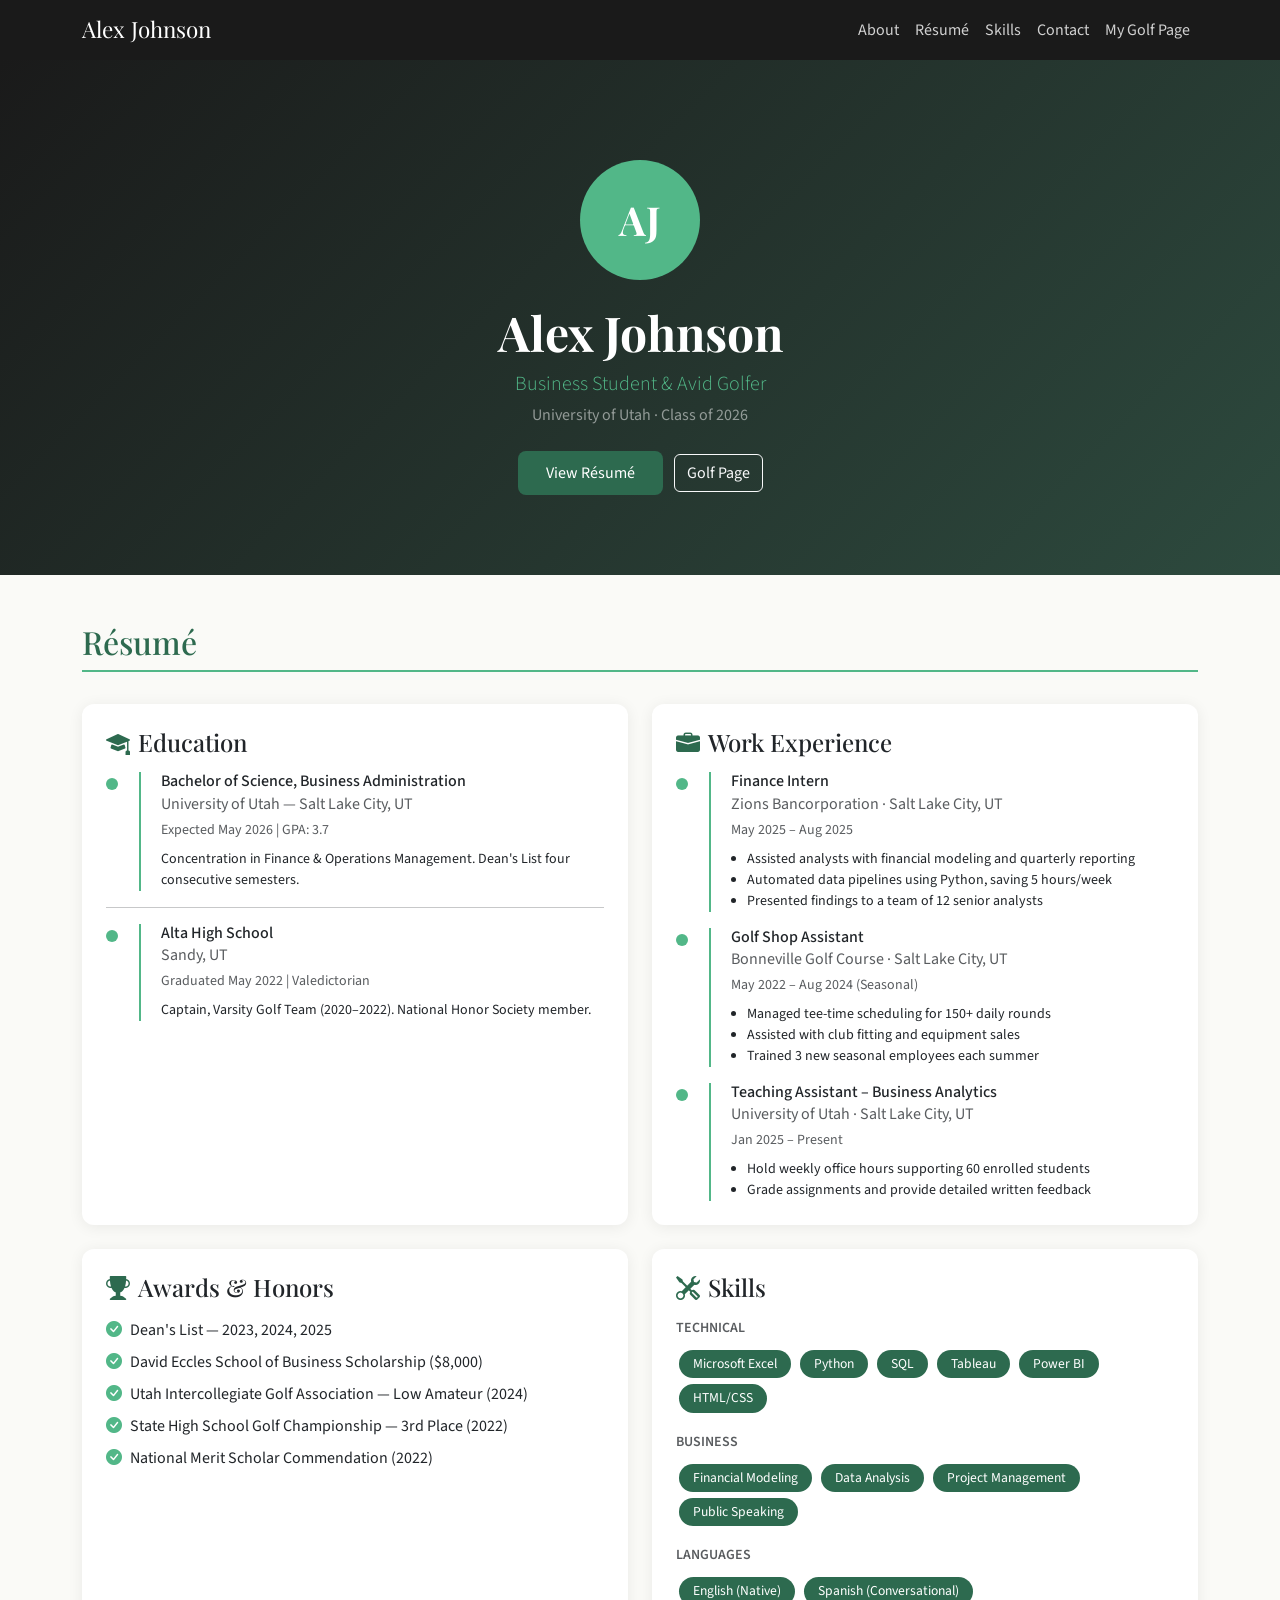
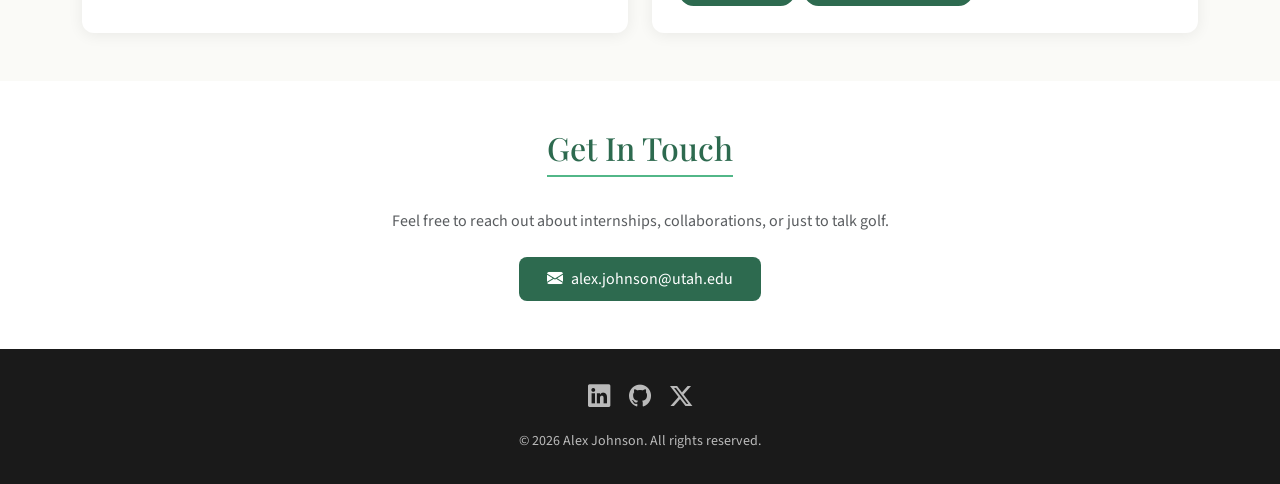
==== index.html @ 060a2779 "Add files via upload" ====
<!DOCTYPE html>
<html lang="en">
<head>
  <meta charset="UTF-8" />
  <meta name="viewport" content="width=device-width, initial-scale=1.0"/>
  <title>Alex Johnson | Portfolio</title>
  <link href="https://cdn.jsdelivr.net/npm/bootstrap@5.3.2/dist/css/bootstrap.min.css" rel="stylesheet"/>
  <link href="https://fonts.googleapis.com/css2?family=Playfair+Display:wght@400;700&family=Source+Sans+3:wght@300;400;600&display=swap" rel="stylesheet"/>
  <link rel="stylesheet" href="https://cdn.jsdelivr.net/npm/bootstrap-icons@1.11.3/font/bootstrap-icons.min.css"/>
  <style>
    :root {
      --green: #2d6a4f;
      --green-light: #52b788;
      --cream: #fafaf7;
      --dark: #1a1a1a;
    }
    body { font-family: 'Source Sans 3', sans-serif; background: var(--cream); color: var(--dark); }
    h1,h2,h3,h4 { font-family: 'Playfair Display', serif; }
    .navbar { background: var(--dark) !important; }
    .navbar-brand { font-family: 'Playfair Display', serif; font-size: 1.4rem; color: #fff !important; }
    .nav-link { color: rgba(255,255,255,0.8) !important; }
    .nav-link:hover { color: var(--green-light) !important; }
    .hero {
      background: linear-gradient(135deg, var(--dark) 0%, #2d4a3e 100%);
      color: white;
      padding: 100px 0 80px;
    }
    .hero-initials {
      width: 120px; height: 120px; border-radius: 50%;
      background: var(--green-light);
      display: flex; align-items: center; justify-content: center;
      font-family: 'Playfair Display', serif;
      font-size: 2.5rem; color: white; font-weight: 700;
      margin: 0 auto 1.5rem;
    }
    .section-title {
      color: var(--green);
      border-bottom: 2px solid var(--green-light);
      padding-bottom: 0.5rem;
      margin-bottom: 2rem;
    }
    .card { border: none; box-shadow: 0 2px 15px rgba(0,0,0,0.07); border-radius: 12px; }
    .skill-badge {
      background: var(--green);
      color: white;
      border-radius: 20px;
      padding: 4px 14px;
      font-size: 0.85rem;
      display: inline-block;
      margin: 3px;
    }
    .timeline-dot {
      width: 12px; height: 12px; border-radius: 50%;
      background: var(--green-light);
      margin-top: 6px; flex-shrink: 0;
    }
    .timeline-line {
      border-left: 2px solid var(--green-light);
      margin-left: 5px;
      padding-left: 20px;
      flex: 1;
    }
    footer { background: var(--dark); color: rgba(255,255,255,0.7); padding: 2rem 0; }
    .social-icon { color: rgba(255,255,255,0.7); font-size: 1.4rem; margin: 0 8px; transition: color 0.2s; }
    .social-icon:hover { color: var(--green-light); }
    .btn-green { background: var(--green); color: white; border: none; border-radius: 8px; padding: 10px 28px; }
    .btn-green:hover { background: var(--green-light); color: white; }
  </style>
</head>
<body>

<nav class="navbar navbar-expand-lg navbar-dark sticky-top">
  <div class="container">
    <a class="navbar-brand" href="#">Alex Johnson</a>
    <button class="navbar-toggler" type="button" data-bs-toggle="collapse" data-bs-target="#navMenu">
      <span class="navbar-toggler-icon"></span>
    </button>
    <div class="collapse navbar-collapse" id="navMenu">
      <ul class="navbar-nav ms-auto">
        <li class="nav-item"><a class="nav-link" href="#about">About</a></li>
        <li class="nav-item"><a class="nav-link" href="#resume">Résumé</a></li>
        <li class="nav-item"><a class="nav-link" href="#skills">Skills</a></li>
        <li class="nav-item"><a class="nav-link" href="#contact">Contact</a></li>
        <li class="nav-item"><a class="nav-link" href="scratch.html" target="_blank">My Golf Page</a></li>
      </ul>
    </div>
  </div>
</nav>

<!-- Hero -->
<section class="hero text-center" id="about">
  <div class="container">
    <div class="hero-initials">AJ</div>
    <h1 class="display-5 fw-bold">Alex Johnson</h1>
    <p class="lead mb-1" style="color: var(--green-light);">Business Student &amp; Avid Golfer</p>
    <p class="text-white-50 mb-4">University of Utah · Class of 2026</p>
    <a href="#resume" class="btn btn-green me-2">View Résumé</a>
    <a href="scratch.html" class="btn btn-outline-light">Golf Page</a>
  </div>
</section>

<!-- Resume -->
<section class="py-5" id="resume">
  <div class="container">
    <h2 class="section-title">Résumé</h2>
    <div class="row g-4">

      <!-- Education -->
      <div class="col-lg-6">
        <div class="card p-4 h-100">
          <h4 class="mb-3"><i class="bi bi-mortarboard-fill me-2" style="color:var(--green)"></i>Education</h4>
          <div class="d-flex gap-3">
            <div>
              <div class="timeline-dot"></div>
            </div>
            <div class="timeline-line">
              <h6 class="mb-0">Bachelor of Science, Business Administration</h6>
              <p class="text-muted mb-1">University of Utah &mdash; Salt Lake City, UT</p>
              <p class="text-muted small mb-2">Expected May 2026 | GPA: 3.7</p>
              <p class="mb-0 small">Concentration in Finance &amp; Operations Management. Dean's List four consecutive semesters.</p>
            </div>
          </div>
          <hr/>
          <div class="d-flex gap-3">
            <div>
              <div class="timeline-dot"></div>
            </div>
            <div class="timeline-line">
              <h6 class="mb-0">Alta High School</h6>
              <p class="text-muted mb-1">Sandy, UT</p>
              <p class="text-muted small mb-2">Graduated May 2022 | Valedictorian</p>
              <p class="mb-0 small">Captain, Varsity Golf Team (2020–2022). National Honor Society member.</p>
            </div>
          </div>
        </div>
      </div>

      <!-- Work Experience -->
      <div class="col-lg-6">
        <div class="card p-4 h-100">
          <h4 class="mb-3"><i class="bi bi-briefcase-fill me-2" style="color:var(--green)"></i>Work Experience</h4>
          <div class="d-flex gap-3 mb-3">
            <div><div class="timeline-dot"></div></div>
            <div class="timeline-line">
              <h6 class="mb-0">Finance Intern</h6>
              <p class="text-muted mb-1">Zions Bancorporation · Salt Lake City, UT</p>
              <p class="text-muted small mb-2">May 2025 – Aug 2025</p>
              <ul class="small ps-3 mb-0">
                <li>Assisted analysts with financial modeling and quarterly reporting</li>
                <li>Automated data pipelines using Python, saving 5 hours/week</li>
                <li>Presented findings to a team of 12 senior analysts</li>
              </ul>
            </div>
          </div>
          <div class="d-flex gap-3 mb-3">
            <div><div class="timeline-dot"></div></div>
            <div class="timeline-line">
              <h6 class="mb-0">Golf Shop Assistant</h6>
              <p class="text-muted mb-1">Bonneville Golf Course · Salt Lake City, UT</p>
              <p class="text-muted small mb-2">May 2022 – Aug 2024 (Seasonal)</p>
              <ul class="small ps-3 mb-0">
                <li>Managed tee-time scheduling for 150+ daily rounds</li>
                <li>Assisted with club fitting and equipment sales</li>
                <li>Trained 3 new seasonal employees each summer</li>
              </ul>
            </div>
          </div>
          <div class="d-flex gap-3">
            <div><div class="timeline-dot"></div></div>
            <div class="timeline-line">
              <h6 class="mb-0">Teaching Assistant – Business Analytics</h6>
              <p class="text-muted mb-1">University of Utah · Salt Lake City, UT</p>
              <p class="text-muted small mb-2">Jan 2025 – Present</p>
              <ul class="small ps-3 mb-0">
                <li>Hold weekly office hours supporting 60 enrolled students</li>
                <li>Grade assignments and provide detailed written feedback</li>
              </ul>
            </div>
          </div>
        </div>
      </div>

      <!-- Awards & Honors -->
      <div class="col-lg-6">
        <div class="card p-4 h-100">
          <h4 class="mb-3"><i class="bi bi-trophy-fill me-2" style="color:var(--green)"></i>Awards &amp; Honors</h4>
          <ul class="list-unstyled">
            <li class="mb-2"><i class="bi bi-check-circle-fill me-2" style="color:var(--green-light)"></i>Dean's List — 2023, 2024, 2025</li>
            <li class="mb-2"><i class="bi bi-check-circle-fill me-2" style="color:var(--green-light)"></i>David Eccles School of Business Scholarship ($8,000)</li>
            <li class="mb-2"><i class="bi bi-check-circle-fill me-2" style="color:var(--green-light)"></i>Utah Intercollegiate Golf Association — Low Amateur (2024)</li>
            <li class="mb-2"><i class="bi bi-check-circle-fill me-2" style="color:var(--green-light)"></i>State High School Golf Championship — 3rd Place (2022)</li>
            <li class="mb-2"><i class="bi bi-check-circle-fill me-2" style="color:var(--green-light)"></i>National Merit Scholar Commendation (2022)</li>
          </ul>
        </div>
      </div>

      <!-- Skills -->
      <div class="col-lg-6" id="skills">
        <div class="card p-4 h-100">
          <h4 class="mb-3"><i class="bi bi-tools me-2" style="color:var(--green)"></i>Skills</h4>
          <p class="text-muted small mb-2 fw-semibold text-uppercase">Technical</p>
          <div class="mb-3">
            <span class="skill-badge">Microsoft Excel</span>
            <span class="skill-badge">Python</span>
            <span class="skill-badge">SQL</span>
            <span class="skill-badge">Tableau</span>
            <span class="skill-badge">Power BI</span>
            <span class="skill-badge">HTML/CSS</span>
          </div>
          <p class="text-muted small mb-2 fw-semibold text-uppercase">Business</p>
          <div class="mb-3">
            <span class="skill-badge">Financial Modeling</span>
            <span class="skill-badge">Data Analysis</span>
            <span class="skill-badge">Project Management</span>
            <span class="skill-badge">Public Speaking</span>
          </div>
          <p class="text-muted small mb-2 fw-semibold text-uppercase">Languages</p>
          <div>
            <span class="skill-badge">English (Native)</span>
            <span class="skill-badge">Spanish (Conversational)</span>
          </div>
        </div>
      </div>

    </div>
  </div>
</section>

<!-- Contact -->
<section class="py-5 bg-white" id="contact">
  <div class="container text-center">
    <h2 class="section-title d-inline-block">Get In Touch</h2>
    <p class="text-muted mb-4">Feel free to reach out about internships, collaborations, or just to talk golf.</p>
    <a href="mailto:alex.johnson@utah.edu" class="btn btn-green">
      <i class="bi bi-envelope-fill me-2"></i>alex.johnson@utah.edu
    </a>
  </div>
</section>

<footer class="text-center" id="footer">
  <div class="container">
    <div class="mb-3">
      <a href="https://linkedin.com" class="social-icon"><i class="bi bi-linkedin"></i></a>
      <a href="https://github.com" class="social-icon"><i class="bi bi-github"></i></a>
      <a href="https://twitter.com" class="social-icon"><i class="bi bi-twitter-x"></i></a>
    </div>
    <p class="mb-0 small">&copy; 2026 Alex Johnson. All rights reserved.</p>
  </div>
</footer>

<script src="https://cdn.jsdelivr.net/npm/bootstrap@5.3.2/dist/js/bootstrap.bundle.min.js"></script>
</body>
</html>
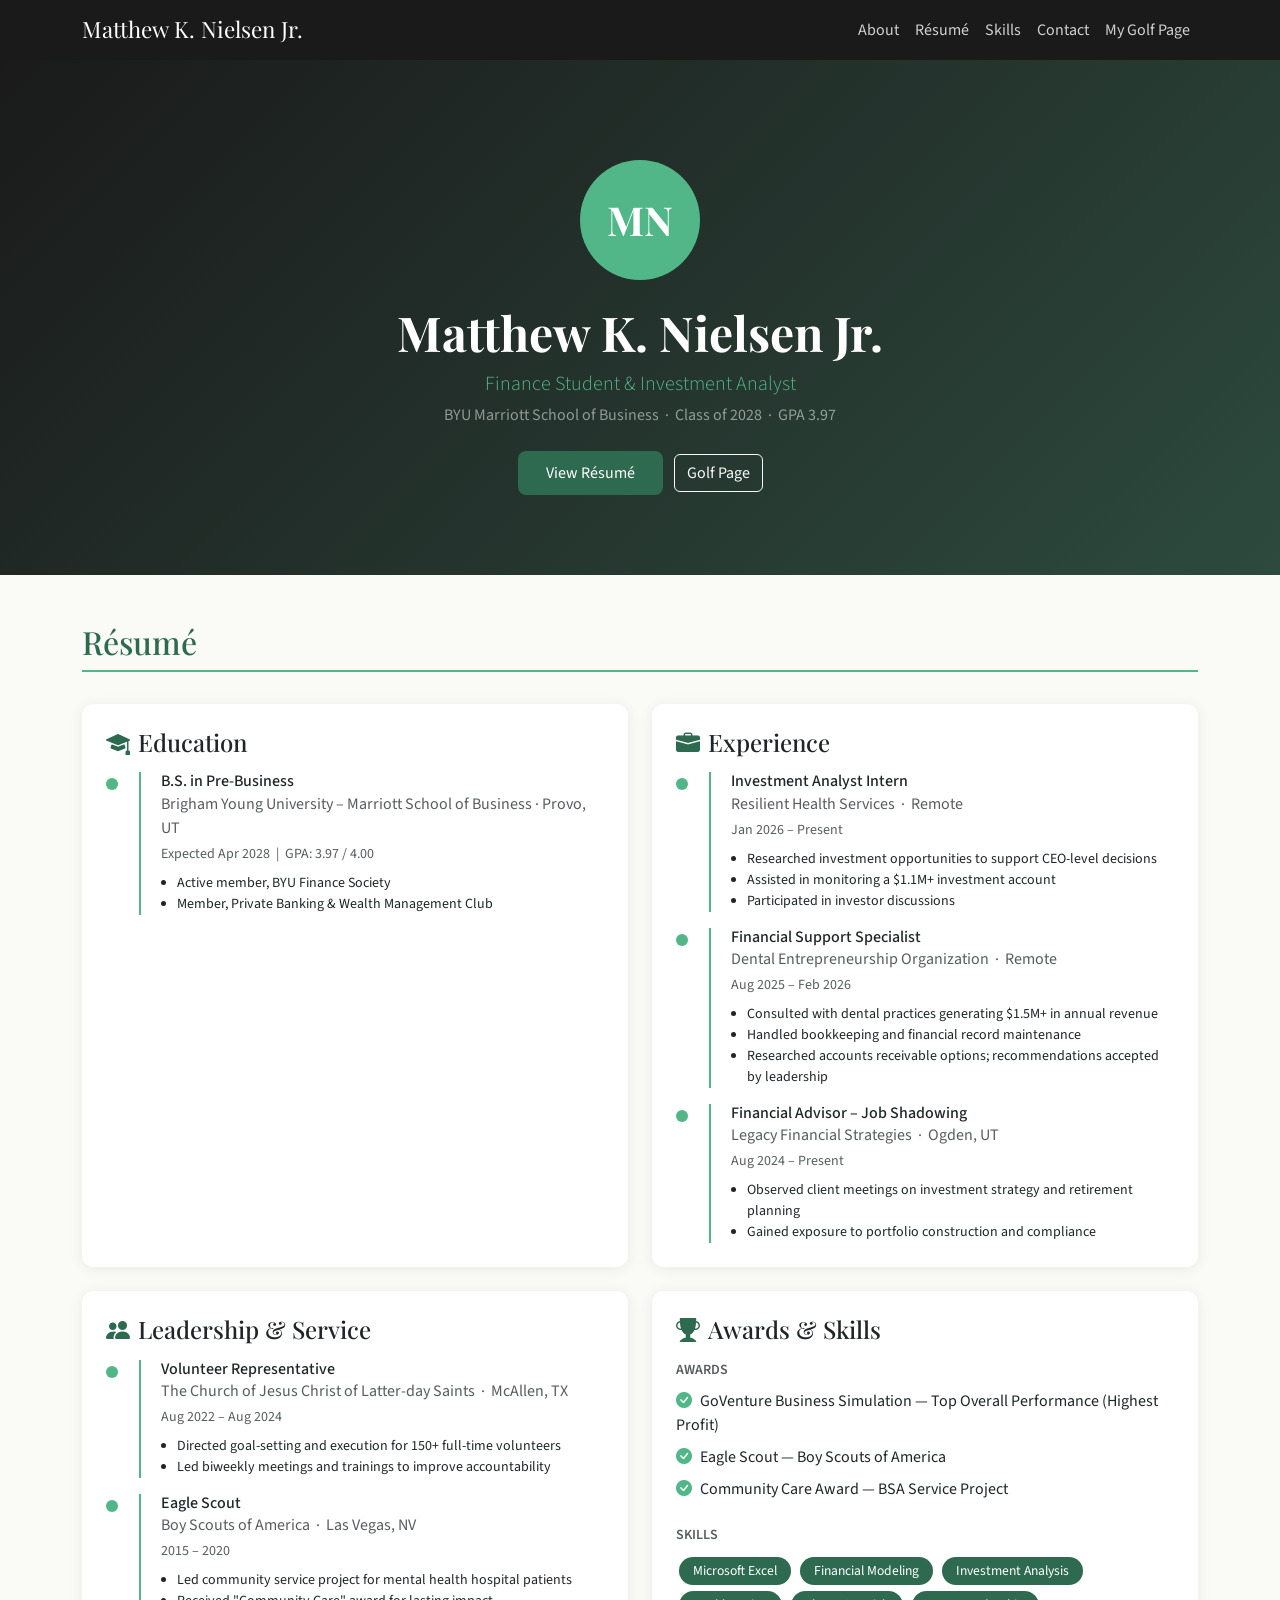
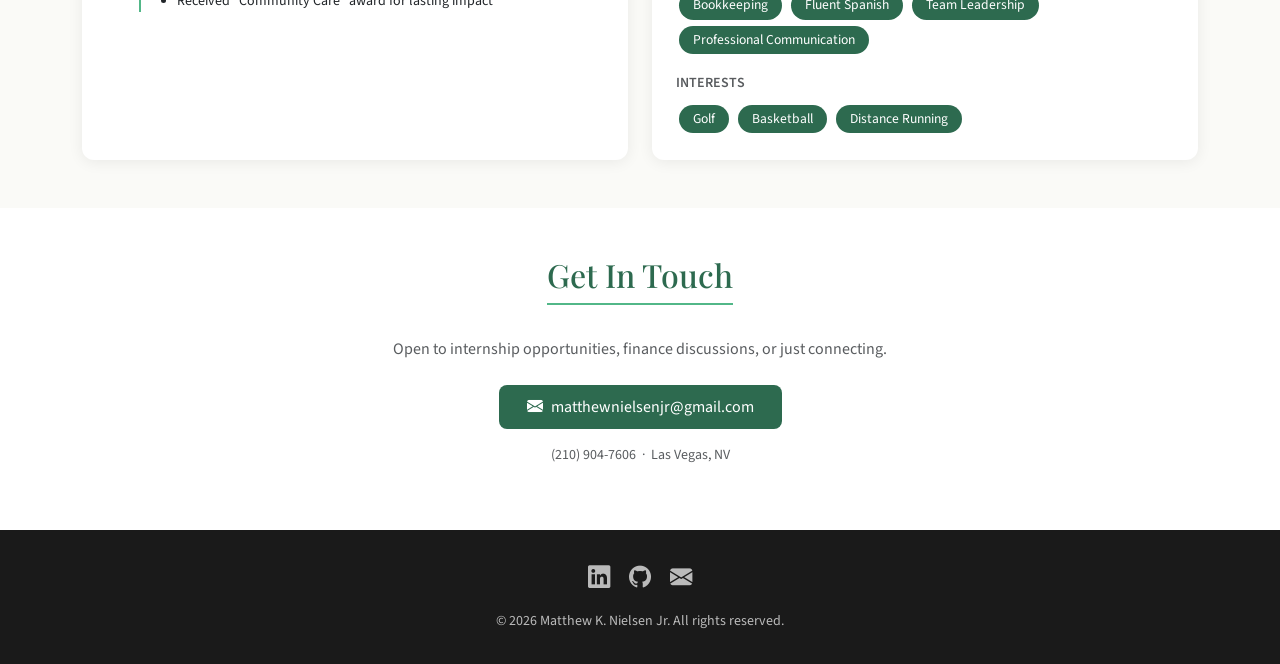
==== commit 0d274386: "Rename index (1).html to index.html" ====
--- a/index.html
+++ b/index.html
@@ -3,7 +3,7 @@
 <head>
   <meta charset="UTF-8" />
   <meta name="viewport" content="width=device-width, initial-scale=1.0"/>
-  <title>Alex Johnson | Portfolio</title>
+  <title>Matthew K. Nielsen Jr. | Portfolio</title>
   <link href="https://cdn.jsdelivr.net/npm/bootstrap@5.3.2/dist/css/bootstrap.min.css" rel="stylesheet"/>
   <link href="https://fonts.googleapis.com/css2?family=Playfair+Display:wght@400;700&family=Source+Sans+3:wght@300;400;600&display=swap" rel="stylesheet"/>
   <link rel="stylesheet" href="https://cdn.jsdelivr.net/npm/bootstrap-icons@1.11.3/font/bootstrap-icons.min.css"/>
@@ -71,7 +71,7 @@
 
 <nav class="navbar navbar-expand-lg navbar-dark sticky-top">
   <div class="container">
-    <a class="navbar-brand" href="#">Alex Johnson</a>
+    <a class="navbar-brand" href="#">Matthew K. Nielsen Jr.</a>
     <button class="navbar-toggler" type="button" data-bs-toggle="collapse" data-bs-target="#navMenu">
       <span class="navbar-toggler-icon"></span>
     </button>
@@ -81,7 +81,7 @@
         <li class="nav-item"><a class="nav-link" href="#resume">Résumé</a></li>
         <li class="nav-item"><a class="nav-link" href="#skills">Skills</a></li>
         <li class="nav-item"><a class="nav-link" href="#contact">Contact</a></li>
-        <li class="nav-item"><a class="nav-link" href="scratch.html" target="_blank">My Golf Page</a></li>
+        <li class="nav-item"><a class="nav-link" href="scratch.html">My Golf Page</a></li>
       </ul>
     </div>
   </div>
@@ -90,10 +90,10 @@
 <!-- Hero -->
 <section class="hero text-center" id="about">
   <div class="container">
-    <div class="hero-initials">AJ</div>
-    <h1 class="display-5 fw-bold">Alex Johnson</h1>
-    <p class="lead mb-1" style="color: var(--green-light);">Business Student &amp; Avid Golfer</p>
-    <p class="text-white-50 mb-4">University of Utah · Class of 2026</p>
+    <div class="hero-initials">MN</div>
+    <h1 class="display-5 fw-bold">Matthew K. Nielsen Jr.</h1>
+    <p class="lead mb-1" style="color: var(--green-light);">Finance Student &amp; Investment Analyst</p>
+    <p class="text-white-50 mb-4">BYU Marriott School of Business &nbsp;·&nbsp; Class of 2028 &nbsp;·&nbsp; GPA 3.97</p>
     <a href="#resume" class="btn btn-green me-2">View Résumé</a>
     <a href="scratch.html" class="btn btn-outline-light">Golf Page</a>
   </div>
@@ -110,114 +110,129 @@
         <div class="card p-4 h-100">
           <h4 class="mb-3"><i class="bi bi-mortarboard-fill me-2" style="color:var(--green)"></i>Education</h4>
           <div class="d-flex gap-3">
-            <div>
-              <div class="timeline-dot"></div>
-            </div>
-            <div class="timeline-line">
-              <h6 class="mb-0">Bachelor of Science, Business Administration</h6>
-              <p class="text-muted mb-1">University of Utah &mdash; Salt Lake City, UT</p>
-              <p class="text-muted small mb-2">Expected May 2026 | GPA: 3.7</p>
-              <p class="mb-0 small">Concentration in Finance &amp; Operations Management. Dean's List four consecutive semesters.</p>
-            </div>
-          </div>
-          <hr/>
+            <div><div class="timeline-dot"></div></div>
+            <div class="timeline-line">
+              <h6 class="mb-0">B.S. in Pre-Business</h6>
+              <p class="text-muted mb-1">Brigham Young University – Marriott School of Business · Provo, UT</p>
+              <p class="text-muted small mb-2">Expected Apr 2028 &nbsp;|&nbsp; GPA: 3.97 / 4.00</p>
+              <ul class="small ps-3 mb-0">
+                <li>Active member, BYU Finance Society</li>
+                <li>Member, Private Banking &amp; Wealth Management Club</li>
+              </ul>
+            </div>
+          </div>
+        </div>
+      </div>
+
+      <!-- Experience -->
+      <div class="col-lg-6">
+        <div class="card p-4 h-100">
+          <h4 class="mb-3"><i class="bi bi-briefcase-fill me-2" style="color:var(--green)"></i>Experience</h4>
+
+          <div class="d-flex gap-3 mb-3">
+            <div><div class="timeline-dot"></div></div>
+            <div class="timeline-line">
+              <h6 class="mb-0">Investment Analyst Intern</h6>
+              <p class="text-muted mb-1">Resilient Health Services &nbsp;·&nbsp; Remote</p>
+              <p class="text-muted small mb-2">Jan 2026 – Present</p>
+              <ul class="small ps-3 mb-0">
+                <li>Researched investment opportunities to support CEO-level decisions</li>
+                <li>Assisted in monitoring a $1.1M+ investment account</li>
+                <li>Participated in investor discussions</li>
+              </ul>
+            </div>
+          </div>
+
+          <div class="d-flex gap-3 mb-3">
+            <div><div class="timeline-dot"></div></div>
+            <div class="timeline-line">
+              <h6 class="mb-0">Financial Support Specialist</h6>
+              <p class="text-muted mb-1">Dental Entrepreneurship Organization &nbsp;·&nbsp; Remote</p>
+              <p class="text-muted small mb-2">Aug 2025 – Feb 2026</p>
+              <ul class="small ps-3 mb-0">
+                <li>Consulted with dental practices generating $1.5M+ in annual revenue</li>
+                <li>Handled bookkeeping and financial record maintenance</li>
+                <li>Researched accounts receivable options; recommendations accepted by leadership</li>
+              </ul>
+            </div>
+          </div>
+
           <div class="d-flex gap-3">
-            <div>
-              <div class="timeline-dot"></div>
-            </div>
-            <div class="timeline-line">
-              <h6 class="mb-0">Alta High School</h6>
-              <p class="text-muted mb-1">Sandy, UT</p>
-              <p class="text-muted small mb-2">Graduated May 2022 | Valedictorian</p>
-              <p class="mb-0 small">Captain, Varsity Golf Team (2020–2022). National Honor Society member.</p>
-            </div>
-          </div>
-        </div>
-      </div>
-
-      <!-- Work Experience -->
+            <div><div class="timeline-dot"></div></div>
+            <div class="timeline-line">
+              <h6 class="mb-0">Financial Advisor – Job Shadowing</h6>
+              <p class="text-muted mb-1">Legacy Financial Strategies &nbsp;·&nbsp; Ogden, UT</p>
+              <p class="text-muted small mb-2">Aug 2024 – Present</p>
+              <ul class="small ps-3 mb-0">
+                <li>Observed client meetings on investment strategy and retirement planning</li>
+                <li>Gained exposure to portfolio construction and compliance</li>
+              </ul>
+            </div>
+          </div>
+        </div>
+      </div>
+
+      <!-- Leadership & Service -->
       <div class="col-lg-6">
         <div class="card p-4 h-100">
-          <h4 class="mb-3"><i class="bi bi-briefcase-fill me-2" style="color:var(--green)"></i>Work Experience</h4>
+          <h4 class="mb-3"><i class="bi bi-people-fill me-2" style="color:var(--green)"></i>Leadership &amp; Service</h4>
+
           <div class="d-flex gap-3 mb-3">
             <div><div class="timeline-dot"></div></div>
             <div class="timeline-line">
-              <h6 class="mb-0">Finance Intern</h6>
-              <p class="text-muted mb-1">Zions Bancorporation · Salt Lake City, UT</p>
-              <p class="text-muted small mb-2">May 2025 – Aug 2025</p>
-              <ul class="small ps-3 mb-0">
-                <li>Assisted analysts with financial modeling and quarterly reporting</li>
-                <li>Automated data pipelines using Python, saving 5 hours/week</li>
-                <li>Presented findings to a team of 12 senior analysts</li>
-              </ul>
-            </div>
-          </div>
-          <div class="d-flex gap-3 mb-3">
-            <div><div class="timeline-dot"></div></div>
-            <div class="timeline-line">
-              <h6 class="mb-0">Golf Shop Assistant</h6>
-              <p class="text-muted mb-1">Bonneville Golf Course · Salt Lake City, UT</p>
-              <p class="text-muted small mb-2">May 2022 – Aug 2024 (Seasonal)</p>
-              <ul class="small ps-3 mb-0">
-                <li>Managed tee-time scheduling for 150+ daily rounds</li>
-                <li>Assisted with club fitting and equipment sales</li>
-                <li>Trained 3 new seasonal employees each summer</li>
-              </ul>
-            </div>
-          </div>
+              <h6 class="mb-0">Volunteer Representative</h6>
+              <p class="text-muted mb-1">The Church of Jesus Christ of Latter-day Saints &nbsp;·&nbsp; McAllen, TX</p>
+              <p class="text-muted small mb-2">Aug 2022 – Aug 2024</p>
+              <ul class="small ps-3 mb-0">
+                <li>Directed goal-setting and execution for 150+ full-time volunteers</li>
+                <li>Led biweekly meetings and trainings to improve accountability</li>
+              </ul>
+            </div>
+          </div>
+
           <div class="d-flex gap-3">
             <div><div class="timeline-dot"></div></div>
             <div class="timeline-line">
-              <h6 class="mb-0">Teaching Assistant – Business Analytics</h6>
-              <p class="text-muted mb-1">University of Utah · Salt Lake City, UT</p>
-              <p class="text-muted small mb-2">Jan 2025 – Present</p>
-              <ul class="small ps-3 mb-0">
-                <li>Hold weekly office hours supporting 60 enrolled students</li>
-                <li>Grade assignments and provide detailed written feedback</li>
-              </ul>
-            </div>
-          </div>
-        </div>
-      </div>
-
-      <!-- Awards & Honors -->
-      <div class="col-lg-6">
-        <div class="card p-4 h-100">
-          <h4 class="mb-3"><i class="bi bi-trophy-fill me-2" style="color:var(--green)"></i>Awards &amp; Honors</h4>
-          <ul class="list-unstyled">
-            <li class="mb-2"><i class="bi bi-check-circle-fill me-2" style="color:var(--green-light)"></i>Dean's List — 2023, 2024, 2025</li>
-            <li class="mb-2"><i class="bi bi-check-circle-fill me-2" style="color:var(--green-light)"></i>David Eccles School of Business Scholarship ($8,000)</li>
-            <li class="mb-2"><i class="bi bi-check-circle-fill me-2" style="color:var(--green-light)"></i>Utah Intercollegiate Golf Association — Low Amateur (2024)</li>
-            <li class="mb-2"><i class="bi bi-check-circle-fill me-2" style="color:var(--green-light)"></i>State High School Golf Championship — 3rd Place (2022)</li>
-            <li class="mb-2"><i class="bi bi-check-circle-fill me-2" style="color:var(--green-light)"></i>National Merit Scholar Commendation (2022)</li>
+              <h6 class="mb-0">Eagle Scout</h6>
+              <p class="text-muted mb-1">Boy Scouts of America &nbsp;·&nbsp; Las Vegas, NV</p>
+              <p class="text-muted small mb-2">2015 – 2020</p>
+              <ul class="small ps-3 mb-0">
+                <li>Led community service project for mental health hospital patients</li>
+                <li>Received "Community Care" award for lasting impact</li>
+              </ul>
+            </div>
+          </div>
+        </div>
+      </div>
+
+      <!-- Awards & Skills -->
+      <div class="col-lg-6" id="skills">
+        <div class="card p-4 h-100">
+          <h4 class="mb-3"><i class="bi bi-trophy-fill me-2" style="color:var(--green)"></i>Awards &amp; Skills</h4>
+
+          <p class="text-muted small mb-2 fw-semibold text-uppercase">Awards</p>
+          <ul class="list-unstyled mb-3">
+            <li class="mb-2"><i class="bi bi-check-circle-fill me-2" style="color:var(--green-light)"></i>GoVenture Business Simulation — Top Overall Performance (Highest Profit)</li>
+            <li class="mb-2"><i class="bi bi-check-circle-fill me-2" style="color:var(--green-light)"></i>Eagle Scout — Boy Scouts of America</li>
+            <li class="mb-2"><i class="bi bi-check-circle-fill me-2" style="color:var(--green-light)"></i>Community Care Award — BSA Service Project</li>
           </ul>
-        </div>
-      </div>
-
-      <!-- Skills -->
-      <div class="col-lg-6" id="skills">
-        <div class="card p-4 h-100">
-          <h4 class="mb-3"><i class="bi bi-tools me-2" style="color:var(--green)"></i>Skills</h4>
-          <p class="text-muted small mb-2 fw-semibold text-uppercase">Technical</p>
+
+          <p class="text-muted small mb-2 fw-semibold text-uppercase">Skills</p>
           <div class="mb-3">
             <span class="skill-badge">Microsoft Excel</span>
-            <span class="skill-badge">Python</span>
-            <span class="skill-badge">SQL</span>
-            <span class="skill-badge">Tableau</span>
-            <span class="skill-badge">Power BI</span>
-            <span class="skill-badge">HTML/CSS</span>
-          </div>
-          <p class="text-muted small mb-2 fw-semibold text-uppercase">Business</p>
-          <div class="mb-3">
             <span class="skill-badge">Financial Modeling</span>
-            <span class="skill-badge">Data Analysis</span>
-            <span class="skill-badge">Project Management</span>
-            <span class="skill-badge">Public Speaking</span>
-          </div>
-          <p class="text-muted small mb-2 fw-semibold text-uppercase">Languages</p>
+            <span class="skill-badge">Investment Analysis</span>
+            <span class="skill-badge">Bookkeeping</span>
+            <span class="skill-badge">Fluent Spanish</span>
+            <span class="skill-badge">Team Leadership</span>
+            <span class="skill-badge">Professional Communication</span>
+          </div>
+
+          <p class="text-muted small mb-2 fw-semibold text-uppercase">Interests</p>
           <div>
-            <span class="skill-badge">English (Native)</span>
-            <span class="skill-badge">Spanish (Conversational)</span>
+            <span class="skill-badge">Golf</span>
+            <span class="skill-badge">Basketball</span>
+            <span class="skill-badge">Distance Running</span>
           </div>
         </div>
       </div>
@@ -230,21 +245,22 @@
 <section class="py-5 bg-white" id="contact">
   <div class="container text-center">
     <h2 class="section-title d-inline-block">Get In Touch</h2>
-    <p class="text-muted mb-4">Feel free to reach out about internships, collaborations, or just to talk golf.</p>
-    <a href="mailto:alex.johnson@utah.edu" class="btn btn-green">
-      <i class="bi bi-envelope-fill me-2"></i>alex.johnson@utah.edu
+    <p class="text-muted mb-4">Open to internship opportunities, finance discussions, or just connecting.</p>
+    <a href="mailto:matthewnielsenjr@gmail.com" class="btn btn-green">
+      <i class="bi bi-envelope-fill me-2"></i>matthewnielsenjr@gmail.com
     </a>
+    <p class="text-muted mt-3 small">(210) 904-7606 &nbsp;·&nbsp; Las Vegas, NV</p>
   </div>
 </section>
 
-<footer class="text-center" id="footer">
+<footer class="text-center">
   <div class="container">
     <div class="mb-3">
       <a href="https://linkedin.com" class="social-icon"><i class="bi bi-linkedin"></i></a>
       <a href="https://github.com" class="social-icon"><i class="bi bi-github"></i></a>
-      <a href="https://twitter.com" class="social-icon"><i class="bi bi-twitter-x"></i></a>
+      <a href="mailto:matthewnielsenjr@gmail.com" class="social-icon"><i class="bi bi-envelope-fill"></i></a>
     </div>
-    <p class="mb-0 small">&copy; 2026 Alex Johnson. All rights reserved.</p>
+    <p class="mb-0 small">&copy; 2026 Matthew K. Nielsen Jr. All rights reserved.</p>
   </div>
 </footer>
 
